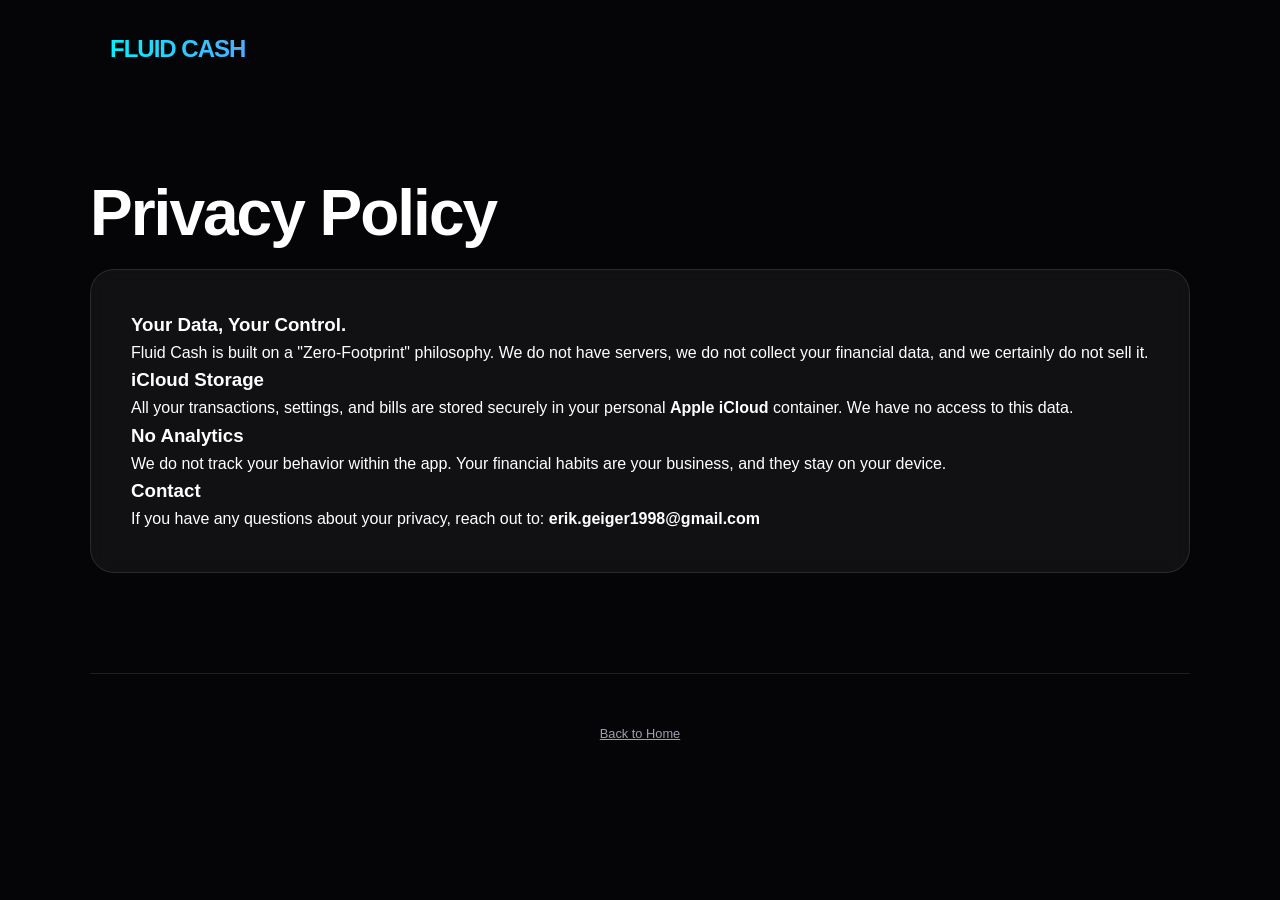
==== privacy.html @ ef3bcc7e "Create privacy.html" ====
<!DOCTYPE html>
<html lang="en">
<head>
    <meta charset="UTF-8">
    <meta name="viewport" content="width=device-width, initial-scale=1.0">
    <title>Privacy Policy — Fluid Cash</title>
    <link rel="stylesheet" href="style.css">
</head>
<body>
    <div class="container">
        <nav>
            <a href="index.html" class="logo">FLUID CASH</a>
        </nav>

        <section class="section">
            <h1>Privacy Policy</h1>
            <div class="glass-card">
                <h3>Your Data, Your Control.</h3>
                <p>Fluid Cash is built on a "Zero-Footprint" philosophy. We do not have servers, we do not collect your financial data, and we certainly do not sell it.</p>
                
                <h3>iCloud Storage</h3>
                <p>All your transactions, settings, and bills are stored securely in your personal <strong>Apple iCloud</strong> container. We have no access to this data.</p>
                
                <h3>No Analytics</h3>
                <p>We do not track your behavior within the app. Your financial habits are your business, and they stay on your device.</p>

                <h3>Contact</h3>
                <p>If you have any questions about your privacy, reach out to: <strong>erik.geiger1998@gmail.com</strong></p>
            </div>
        </section>

        <footer>
            <a href="index.html">Back to Home</a>
        </footer>
    </div>
</body>
</html>
---- style.css ----
:root {
    --bg: #050508;
    --card-bg: rgba(255, 255, 255, 0.05);
    --accent: #00f2fe;
    --accent-2: #4facfe;
    --text: #ffffff;
    --text-dim: #a0a0b0;
}

* { margin: 0; padding: 0; box-word: border-box; font-family: 'Inter', -apple-system, sans-serif; }

body { background-color: var(--bg); color: var(--text); line-height: 1.6; overflow-x: hidden; }

.container { max-width: 1100px; margin: 0 auto; padding: 0 20px; }

/* Navigation */
nav { padding: 30px 0; display: flex; justify-content: space-between; align-items: center; }
.logo { font-size: 1.5rem; font-weight: 900; letter-spacing: -1px; background: linear-gradient(to right, var(--accent), var(--accent-2)); -webkit-background-clip: text; -webkit-text-fill-color: transparent; }
nav a { color: var(--text-dim); text-decoration: none; font-size: 0.9rem; margin-left: 20px; transition: 0.3s; }
nav a:hover { color: var(--accent); }

/* Hero Section */
.hero { padding: 100px 0; text-align: center; position: relative; }
.hero::before { content: ''; position: absolute; top: -100px; left: 50%; transform: translateX(-50%); width: 600px; height: 600px; background: radial-gradient(circle, rgba(79, 172, 254, 0.15) 0%, transparent 70%); z-index: -1; }

h1 { font-size: 4rem; font-weight: 900; line-height: 1.1; margin-bottom: 20px; letter-spacing: -2px; }
.hero p { font-size: 1.25rem; color: var(--text-dim); max-width: 600px; margin: 0 auto 40px; }

.btn { 
    display: inline-block; padding: 16px 32px; border-radius: 12px; font-weight: 700; text-decoration: none; 
    transition: 0.3s; transform: scale(1);
}
.btn-primary { 
    background: linear-gradient(135deg, var(--accent), var(--accent-2)); color: #000; 
    box-shadow: 0 10px 30px rgba(79, 172, 254, 0.4);
}
.btn:hover { transform: scale(1.05); box-shadow: 0 15px 40px rgba(79, 172, 254, 0.6); }

/* Content Sections */
.section { padding: 80px 0; }
.glass-card { 
    background: var(--card-bg); border: 1px solid rgba(255,255,255,0.1); backdrop-filter: blur(10px); 
    padding: 40px; border-radius: 24px; margin-bottom: 20px;
}
h2 { font-size: 2.5rem; margin-bottom: 30px; letter-spacing: -1px; }
.price-tag { font-size: 3rem; font-weight: 900; color: var(--accent); margin: 20px 0; }

footer { padding: 50px 0; text-align: center; border-top: 1px solid rgba(255,255,255,0.1); color: var(--text-dim); font-size: 0.8rem; }
footer a { color: var(--text-dim); margin: 0 10px; }

@media (max-width: 768px) {
    h1 { font-size: 2.5rem; }
}
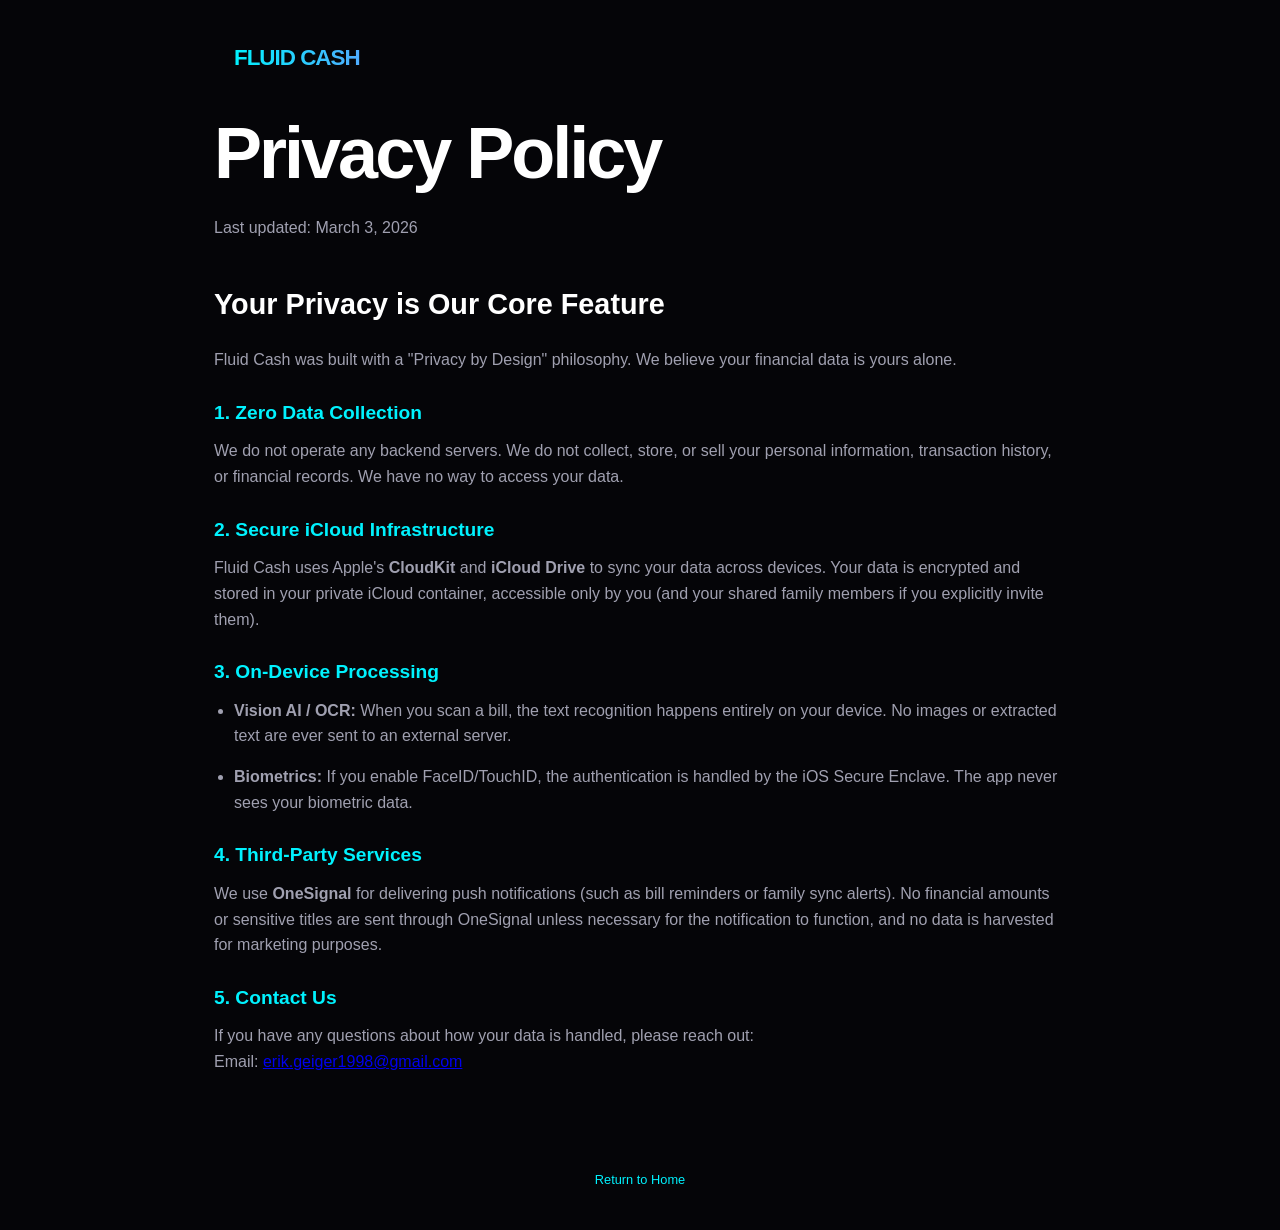
==== commit d120f81b: "Update privacy.html" ====
--- a/privacy.html
+++ b/privacy.html
@@ -7,30 +7,40 @@
     <link rel="stylesheet" href="style.css">
 </head>
 <body>
-    <div class="container">
+    <div class="container legal-content">
         <nav>
             <a href="index.html" class="logo">FLUID CASH</a>
         </nav>
 
-        <section class="section">
-            <h1>Privacy Policy</h1>
-            <div class="glass-card">
-                <h3>Your Data, Your Control.</h3>
-                <p>Fluid Cash is built on a "Zero-Footprint" philosophy. We do not have servers, we do not collect your financial data, and we certainly do not sell it.</p>
-                
-                <h3>iCloud Storage</h3>
-                <p>All your transactions, settings, and bills are stored securely in your personal <strong>Apple iCloud</strong> container. We have no access to this data.</p>
-                
-                <h3>No Analytics</h3>
-                <p>We do not track your behavior within the app. Your financial habits are your business, and they stay on your device.</p>
+        <h1>Privacy Policy</h1>
+        <p>Last updated: March 3, 2026</p>
 
-                <h3>Contact</h3>
-                <p>If you have any questions about your privacy, reach out to: <strong>erik.geiger1998@gmail.com</strong></p>
-            </div>
+        <section>
+            <h2>Your Privacy is Our Core Feature</h2>
+            <p>Fluid Cash was built with a "Privacy by Design" philosophy. We believe your financial data is yours alone.</p>
+
+            <h3>1. Zero Data Collection</h3>
+            <p>We do not operate any backend servers. We do not collect, store, or sell your personal information, transaction history, or financial records. We have no way to access your data.</p>
+
+            <h3>2. Secure iCloud Infrastructure</h3>
+            <p>Fluid Cash uses Apple's <strong>CloudKit</strong> and <strong>iCloud Drive</strong> to sync your data across devices. Your data is encrypted and stored in your private iCloud container, accessible only by you (and your shared family members if you explicitly invite them).</p>
+
+            <h3>3. On-Device Processing</h3>
+            <ul>
+                <li><strong>Vision AI / OCR:</strong> When you scan a bill, the text recognition happens entirely on your device. No images or extracted text are ever sent to an external server.</li>
+                <li><strong>Biometrics:</strong> If you enable FaceID/TouchID, the authentication is handled by the iOS Secure Enclave. The app never sees your biometric data.</li>
+            </ul>
+
+            <h3>4. Third-Party Services</h3>
+            <p>We use <strong>OneSignal</strong> for delivering push notifications (such as bill reminders or family sync alerts). No financial amounts or sensitive titles are sent through OneSignal unless necessary for the notification to function, and no data is harvested for marketing purposes.</p>
+
+            <h3>5. Contact Us</h3>
+            <p>If you have any questions about how your data is handled, please reach out:<br>
+            Email: <a href="mailto:erik.geiger1998@gmail.com">erik.geiger1998@gmail.com</a></p>
         </section>
 
         <footer>
-            <a href="index.html">Back to Home</a>
+            <a href="index.html">Return to Home</a>
         </footer>
     </div>
 </body>
--- a/style.css
+++ b/style.css
@@ -1,53 +1,62 @@
 :root {
     --bg: #050508;
-    --card-bg: rgba(255, 255, 255, 0.05);
+    --card-bg: rgba(255, 255, 255, 0.04);
     --accent: #00f2fe;
     --accent-2: #4facfe;
     --text: #ffffff;
     --text-dim: #a0a0b0;
+    --border: rgba(255, 255, 255, 0.1);
 }
 
-* { margin: 0; padding: 0; box-word: border-box; font-family: 'Inter', -apple-system, sans-serif; }
+* { margin: 0; padding: 0; box-sizing: border-box; font-family: 'Inter', -apple-system, sans-serif; }
 
 body { background-color: var(--bg); color: var(--text); line-height: 1.6; overflow-x: hidden; }
-
-.container { max-width: 1100px; margin: 0 auto; padding: 0 20px; }
+.container { max-width: 900px; margin: 0 auto; padding: 0 24px; }
 
 /* Navigation */
-nav { padding: 30px 0; display: flex; justify-content: space-between; align-items: center; }
-.logo { font-size: 1.5rem; font-weight: 900; letter-spacing: -1px; background: linear-gradient(to right, var(--accent), var(--accent-2)); -webkit-background-clip: text; -webkit-text-fill-color: transparent; }
-nav a { color: var(--text-dim); text-decoration: none; font-size: 0.9rem; margin-left: 20px; transition: 0.3s; }
+nav { padding: 40px 0; display: flex; justify-content: space-between; align-items: center; }
+.logo { font-size: 1.4rem; font-weight: 900; letter-spacing: -1px; background: linear-gradient(to right, var(--accent), var(--accent-2)); -webkit-background-clip: text; -webkit-text-fill-color: transparent; }
+nav a { color: var(--text-dim); text-decoration: none; font-size: 0.85rem; margin-left: 20px; transition: 0.3s; font-weight: 500; }
 nav a:hover { color: var(--accent); }
 
 /* Hero Section */
-.hero { padding: 100px 0; text-align: center; position: relative; }
-.hero::before { content: ''; position: absolute; top: -100px; left: 50%; transform: translateX(-50%); width: 600px; height: 600px; background: radial-gradient(circle, rgba(79, 172, 254, 0.15) 0%, transparent 70%); z-index: -1; }
-
-h1 { font-size: 4rem; font-weight: 900; line-height: 1.1; margin-bottom: 20px; letter-spacing: -2px; }
-.hero p { font-size: 1.25rem; color: var(--text-dim); max-width: 600px; margin: 0 auto 40px; }
+.hero { padding: 80px 0 60px; text-align: center; }
+h1 { font-size: 4.5rem; font-weight: 900; line-height: 1.05; margin-bottom: 24px; letter-spacing: -3px; }
+.hero p { font-size: 1.4rem; color: var(--text-dim); max-width: 650px; margin: 0 auto 40px; font-weight: 400; }
 
 .btn { 
-    display: inline-block; padding: 16px 32px; border-radius: 12px; font-weight: 700; text-decoration: none; 
-    transition: 0.3s; transform: scale(1);
+    display: inline-block; padding: 18px 36px; border-radius: 14px; font-weight: 700; text-decoration: none; 
+    transition: 0.3s; cursor: pointer; border: none; font-size: 1rem;
 }
 .btn-primary { 
-    background: linear-gradient(135deg, var(--accent), var(--accent-2)); color: #000; 
-    box-shadow: 0 10px 30px rgba(79, 172, 254, 0.4);
+    background: #fff; color: #000; box-shadow: 0 10px 40px rgba(255, 255, 255, 0.2);
 }
-.btn:hover { transform: scale(1.05); box-shadow: 0 15px 40px rgba(79, 172, 254, 0.6); }
+.btn-primary:hover { transform: translateY(-2px); box-shadow: 0 15px 50px rgba(255, 255, 255, 0.3); }
 
-/* Content Sections */
-.section { padding: 80px 0; }
-.glass-card { 
-    background: var(--card-bg); border: 1px solid rgba(255,255,255,0.1); backdrop-filter: blur(10px); 
-    padding: 40px; border-radius: 24px; margin-bottom: 20px;
+/* Feature Dropdown (Accordion) */
+.features-catalog { margin-top: 60px; border-top: 1px solid var(--border); }
+details { border-bottom: 1px solid var(--border); padding: 20px 0; }
+summary { 
+    list-style: none; font-size: 1.2rem; font-weight: 700; cursor: pointer; 
+    display: flex; justify-content: space-between; align-items: center; color: var(--accent);
 }
-h2 { font-size: 2.5rem; margin-bottom: 30px; letter-spacing: -1px; }
-.price-tag { font-size: 3rem; font-weight: 900; color: var(--accent); margin: 20px 0; }
+summary::-webkit-details-marker { display: none; }
+summary::after { content: '+'; font-size: 1.5rem; transition: 0.3s; }
+details[open] summary::after { transform: rotate(45deg); }
+.details-content { padding: 20px 0; color: var(--text-dim); }
+.feature-item { margin-bottom: 15px; }
+.feature-item strong { color: #fff; display: block; margin-bottom: 4px; }
 
-footer { padding: 50px 0; text-align: center; border-top: 1px solid rgba(255,255,255,0.1); color: var(--text-dim); font-size: 0.8rem; }
-footer a { color: var(--text-dim); margin: 0 10px; }
+/* Legal Content */
+.legal-content h2 { margin: 40px 0 20px; font-size: 1.8rem; color: #fff; }
+.legal-content h3 { margin: 25px 0 10px; font-size: 1.2rem; color: var(--accent); }
+.legal-content p, .legal-content li { color: var(--text-dim); margin-bottom: 15px; font-size: 1rem; }
+.legal-content ul { padding-left: 20px; }
+
+footer { padding: 80px 0 40px; text-align: center; color: var(--text-dim); font-size: 0.8rem; }
+footer a { color: var(--accent); text-decoration: none; }
 
 @media (max-width: 768px) {
-    h1 { font-size: 2.5rem; }
+    h1 { font-size: 2.8rem; letter-spacing: -1.5px; }
+    .hero p { font-size: 1.1rem; }
 }
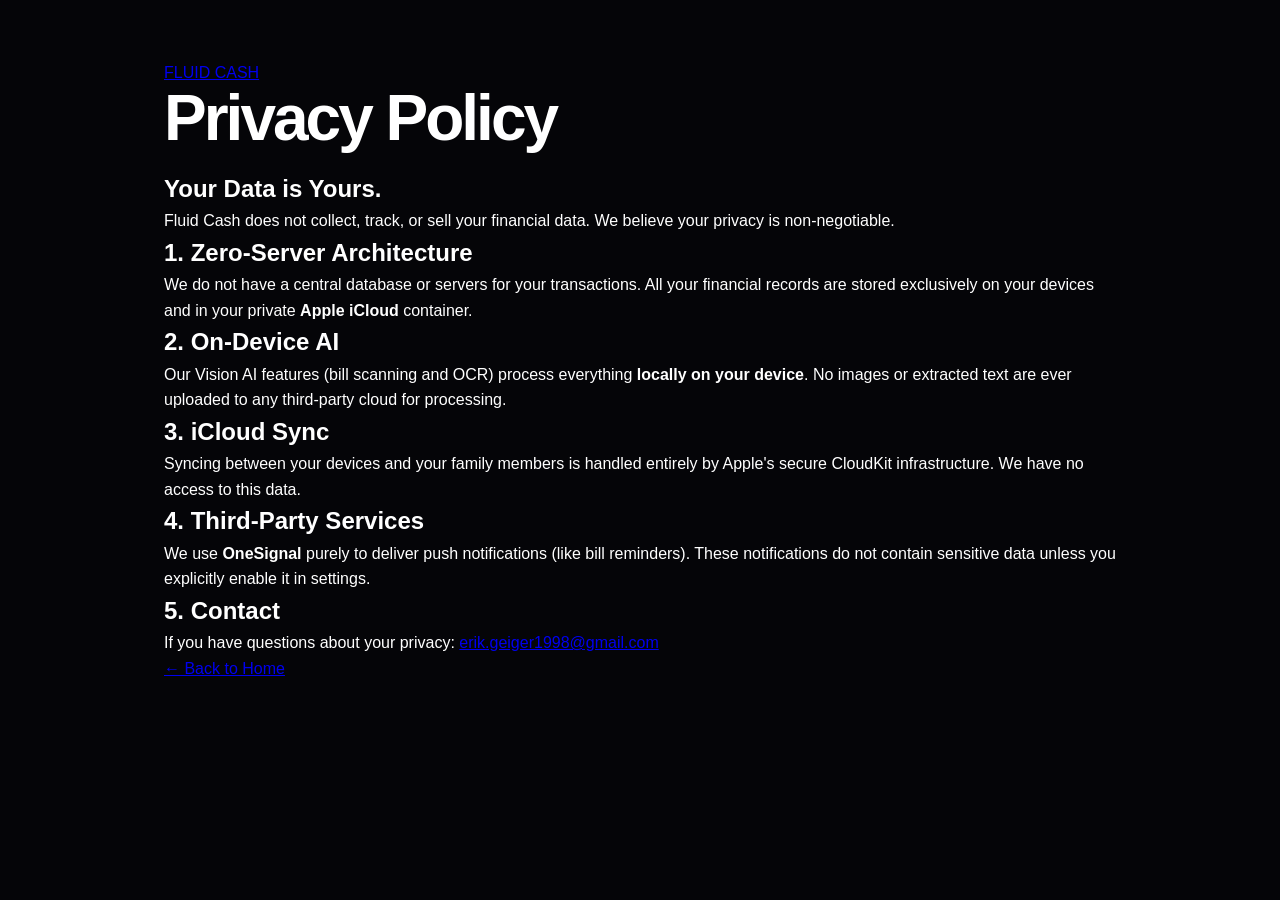
==== commit e50992f8: "Update privacy.html" ====
--- a/privacy.html
+++ b/privacy.html
@@ -7,40 +7,34 @@
     <link rel="stylesheet" href="style.css">
 </head>
 <body>
-    <div class="container legal-content">
+    <div class="container legal-content" style="padding-top: 60px;">
         <nav>
             <a href="index.html" class="logo">FLUID CASH</a>
         </nav>
 
         <h1>Privacy Policy</h1>
-        <p>Last updated: March 3, 2026</p>
+        <div class="glass-panel">
+            <h2>Your Data is Yours.</h2>
+            <p>Fluid Cash does not collect, track, or sell your financial data. We believe your privacy is non-negotiable.</p>
 
-        <section>
-            <h2>Your Privacy is Our Core Feature</h2>
-            <p>Fluid Cash was built with a "Privacy by Design" philosophy. We believe your financial data is yours alone.</p>
+            <h2>1. Zero-Server Architecture</h2>
+            <p>We do not have a central database or servers for your transactions. All your financial records are stored exclusively on your devices and in your private <strong>Apple iCloud</strong> container.</p>
 
-            <h3>1. Zero Data Collection</h3>
-            <p>We do not operate any backend servers. We do not collect, store, or sell your personal information, transaction history, or financial records. We have no way to access your data.</p>
+            <h2>2. On-Device AI</h2>
+            <p>Our Vision AI features (bill scanning and OCR) process everything <strong>locally on your device</strong>. No images or extracted text are ever uploaded to any third-party cloud for processing.</p>
 
-            <h3>2. Secure iCloud Infrastructure</h3>
-            <p>Fluid Cash uses Apple's <strong>CloudKit</strong> and <strong>iCloud Drive</strong> to sync your data across devices. Your data is encrypted and stored in your private iCloud container, accessible only by you (and your shared family members if you explicitly invite them).</p>
+            <h2>3. iCloud Sync</h2>
+            <p>Syncing between your devices and your family members is handled entirely by Apple's secure CloudKit infrastructure. We have no access to this data.</p>
 
-            <h3>3. On-Device Processing</h3>
-            <ul>
-                <li><strong>Vision AI / OCR:</strong> When you scan a bill, the text recognition happens entirely on your device. No images or extracted text are ever sent to an external server.</li>
-                <li><strong>Biometrics:</strong> If you enable FaceID/TouchID, the authentication is handled by the iOS Secure Enclave. The app never sees your biometric data.</li>
-            </ul>
+            <h2>4. Third-Party Services</h2>
+            <p>We use <strong>OneSignal</strong> purely to deliver push notifications (like bill reminders). These notifications do not contain sensitive data unless you explicitly enable it in settings.</p>
 
-            <h3>4. Third-Party Services</h3>
-            <p>We use <strong>OneSignal</strong> for delivering push notifications (such as bill reminders or family sync alerts). No financial amounts or sensitive titles are sent through OneSignal unless necessary for the notification to function, and no data is harvested for marketing purposes.</p>
+            <h2>5. Contact</h2>
+            <p>If you have questions about your privacy: <a href="mailto:erik.geiger1998@gmail.com">erik.geiger1998@gmail.com</a></p>
+        </div>
 
-            <h3>5. Contact Us</h3>
-            <p>If you have any questions about how your data is handled, please reach out:<br>
-            Email: <a href="mailto:erik.geiger1998@gmail.com">erik.geiger1998@gmail.com</a></p>
-        </section>
-
-        <footer>
-            <a href="index.html">Return to Home</a>
+        <footer style="border:none;">
+            <a href="index.html">← Back to Home</a>
         </footer>
     </div>
 </body>
--- a/style.css
+++ b/style.css
@@ -1,62 +1,65 @@
 :root {
     --bg: #050508;
-    --card-bg: rgba(255, 255, 255, 0.04);
+    --card-bg: rgba(255, 255, 255, 0.05);
     --accent: #00f2fe;
     --accent-2: #4facfe;
     --text: #ffffff;
     --text-dim: #a0a0b0;
-    --border: rgba(255, 255, 255, 0.1);
+    --border: rgba(255, 255, 255, 0.08);
 }
 
-* { margin: 0; padding: 0; box-sizing: border-box; font-family: 'Inter', -apple-system, sans-serif; }
+* { margin: 0; padding: 0; box-sizing: border-box; font-family: 'Inter', sans-serif; }
 
-body { background-color: var(--bg); color: var(--text); line-height: 1.6; overflow-x: hidden; }
-.container { max-width: 900px; margin: 0 auto; padding: 0 24px; }
+body { background-color: var(--bg); color: var(--text); line-height: 1.6; }
 
-/* Navigation */
-nav { padding: 40px 0; display: flex; justify-content: space-between; align-items: center; }
-.logo { font-size: 1.4rem; font-weight: 900; letter-spacing: -1px; background: linear-gradient(to right, var(--accent), var(--accent-2)); -webkit-background-clip: text; -webkit-text-fill-color: transparent; }
-nav a { color: var(--text-dim); text-decoration: none; font-size: 0.85rem; margin-left: 20px; transition: 0.3s; font-weight: 500; }
-nav a:hover { color: var(--accent); }
+.container { max-width: 1000px; margin: 0 auto; padding: 0 24px; }
 
 /* Hero Section */
-.hero { padding: 80px 0 60px; text-align: center; }
-h1 { font-size: 4.5rem; font-weight: 900; line-height: 1.05; margin-bottom: 24px; letter-spacing: -3px; }
-.hero p { font-size: 1.4rem; color: var(--text-dim); max-width: 650px; margin: 0 auto 40px; font-weight: 400; }
+.hero { padding: 120px 0 60px; text-align: center; }
+h1 { font-size: 4rem; font-weight: 900; letter-spacing: -3px; line-height: 1; margin-bottom: 20px; }
+.hero p { color: var(--text-dim); font-size: 1.2rem; margin-bottom: 40px; }
 
-.btn { 
-    display: inline-block; padding: 18px 36px; border-radius: 14px; font-weight: 700; text-decoration: none; 
-    transition: 0.3s; cursor: pointer; border: none; font-size: 1rem;
+/* Bubble Grid System */
+.category-group { margin-bottom: 60px; }
+.category-title { 
+    font-size: 0.9rem; font-weight: 800; text-transform: uppercase; 
+    letter-spacing: 2px; color: var(--accent); margin-bottom: 24px; text-align: center;
 }
+
+.bubble-container { 
+    display: flex; flex-wrap: wrap; justify-content: center; gap: 16px; 
+}
+
+.feature-bubble {
+    background: var(--card-bg);
+    border: 1px solid var(--border);
+    backdrop-filter: blur(12px);
+    padding: 16px 28px;
+    border-radius: 50px; /* Ettől lesz "bubble" formája */
+    display: flex;
+    align-items: center;
+    gap: 12px;
+    transition: all 0.4s cubic-bezier(0.175, 0.885, 0.32, 1.275);
+    cursor: default;
+}
+
+.feature-bubble:hover {
+    background: rgba(255, 255, 255, 0.1);
+    transform: translateY(-5px) scale(1.05);
+    border-color: var(--accent);
+    box-shadow: 0 10px 30px rgba(0, 242, 254, 0.15);
+}
+
+.feature-bubble i { font-style: normal; font-size: 1.2rem; }
+.feature-bubble span { font-size: 0.95rem; font-weight: 600; }
+
+/* Gombok és egyéb */
 .btn-primary { 
-    background: #fff; color: #000; box-shadow: 0 10px 40px rgba(255, 255, 255, 0.2);
+    background: #fff; color: #000; padding: 18px 40px; border-radius: 50px; 
+    text-decoration: none; font-weight: 800; transition: 0.3s;
 }
-.btn-primary:hover { transform: translateY(-2px); box-shadow: 0 15px 50px rgba(255, 255, 255, 0.3); }
-
-/* Feature Dropdown (Accordion) */
-.features-catalog { margin-top: 60px; border-top: 1px solid var(--border); }
-details { border-bottom: 1px solid var(--border); padding: 20px 0; }
-summary { 
-    list-style: none; font-size: 1.2rem; font-weight: 700; cursor: pointer; 
-    display: flex; justify-content: space-between; align-items: center; color: var(--accent);
-}
-summary::-webkit-details-marker { display: none; }
-summary::after { content: '+'; font-size: 1.5rem; transition: 0.3s; }
-details[open] summary::after { transform: rotate(45deg); }
-.details-content { padding: 20px 0; color: var(--text-dim); }
-.feature-item { margin-bottom: 15px; }
-.feature-item strong { color: #fff; display: block; margin-bottom: 4px; }
-
-/* Legal Content */
-.legal-content h2 { margin: 40px 0 20px; font-size: 1.8rem; color: #fff; }
-.legal-content h3 { margin: 25px 0 10px; font-size: 1.2rem; color: var(--accent); }
-.legal-content p, .legal-content li { color: var(--text-dim); margin-bottom: 15px; font-size: 1rem; }
-.legal-content ul { padding-left: 20px; }
-
-footer { padding: 80px 0 40px; text-align: center; color: var(--text-dim); font-size: 0.8rem; }
-footer a { color: var(--accent); text-decoration: none; }
 
 @media (max-width: 768px) {
-    h1 { font-size: 2.8rem; letter-spacing: -1.5px; }
-    .hero p { font-size: 1.1rem; }
+    h1 { font-size: 2.5rem; }
+    .feature-bubble { padding: 12px 20px; font-size: 0.85rem; }
 }
